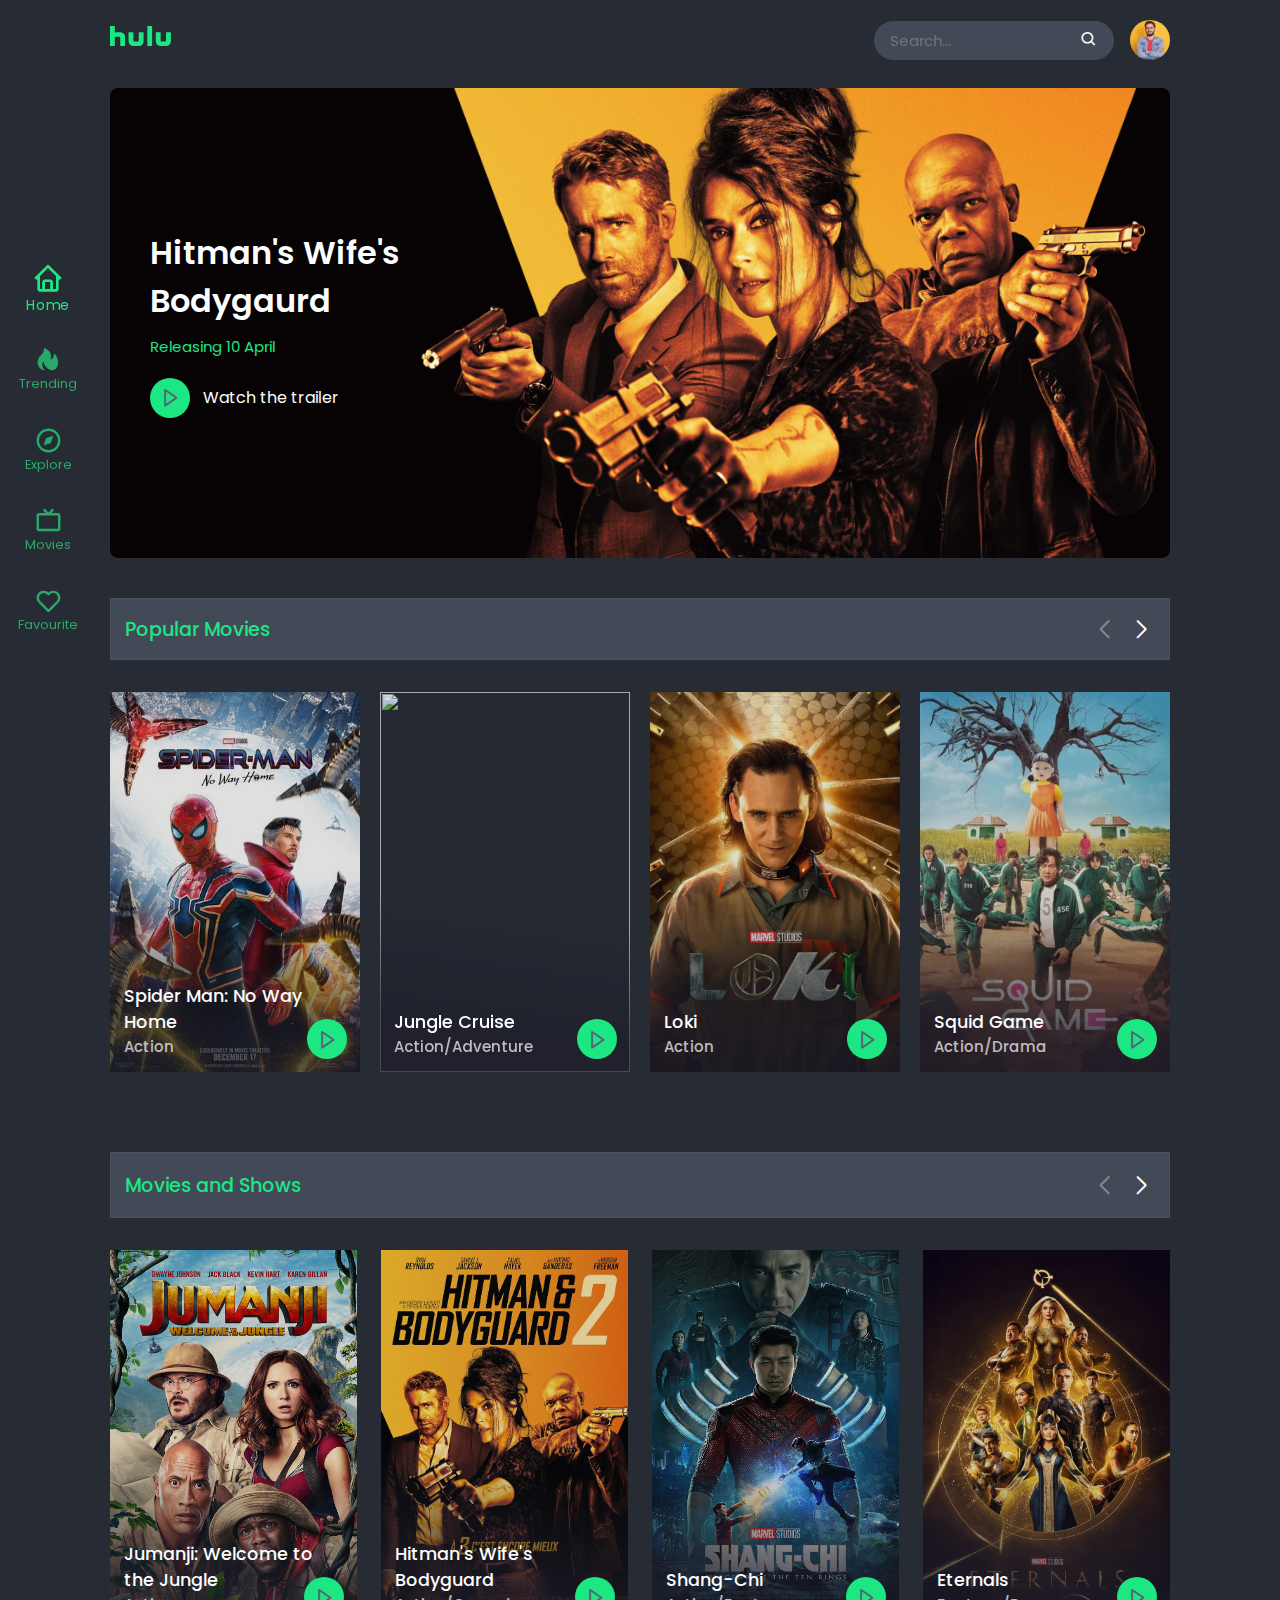
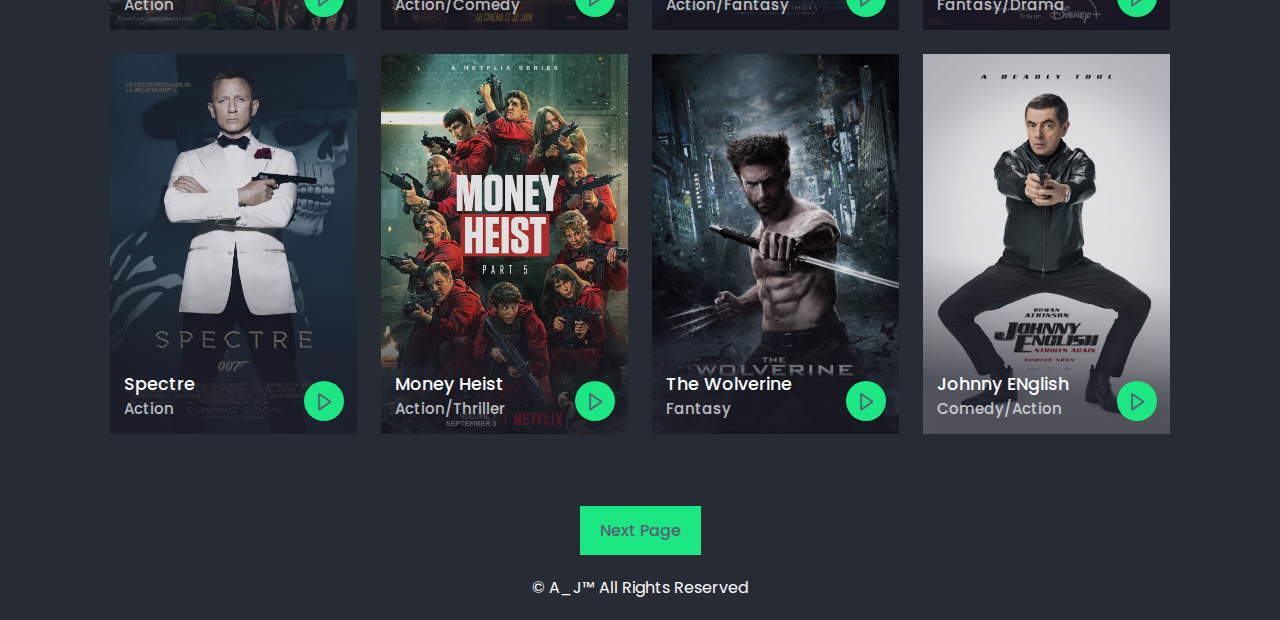
==== main-page.html @ 706b1583 "Added main page and movie page" ====
<!DOCTYPE html>
<html lang="en">
  <head>
    <meta charset="UTF-8" />
    <!-- <meta name="viewport" content="width=device-width, initial-scale=1.0" /> -->
    <meta
      name="viewport"
      content="width=device-width, initial-scale=1.0, maximum-scale=1.0, user-scalable=no"
    />
    <title>Hulu Stream</title>

    <!-- Boxicons v2.1.4-->
    <link
      href="https://unpkg.com/boxicons@2.1.4/css/boxicons.min.css"
      rel="stylesheet"
    />
    <!-- Swiper v11 -->
    <link
      rel="stylesheet"
      href="https://cdn.jsdelivr.net/npm/swiper@11/swiper-bundle.min.css"
    />

    <!-- My Styles -->
    <link rel="stylesheet" href="./css/m-style.css" />
  </head>
  <body>
    <!-- HEADER -->
    <header>
      <div class="nav container">
        <!-- LOGO -->
        <a href="./index.html" class="logo">
          <svg
            class="nav-logo navbar-brand m-0 p-0"
            data-src="./img/logo.svg"
            viewBox="0 -2 61 24"
            role="img"
            aria-labelledby="logoTitle"
          >
            <title id="logoTitle">hulu</title>
            <path
              d="M9.57046613 6.24096927h-3.1015504c-1.0875017 0-1.63435327.29263768-1.63435327.29263768V0H0v20h4.83456246v-8.0704467c0-.7137436.58067743-1.29171 1.2958127-1.29171h2.81374862c.7162628 0 1.29524892.5779664 1.29524892 1.29171V20h4.8359719v-8.6950777c0-3.65670596-2.4444829-5.06395303-5.50487847-5.06395303zm46.48012787 0v8.06932223c0 .714868-.579268 1.2931156-1.294967 1.2931156h-2.8134668c-.7162628 0-1.2952489-.5782476-1.2952489-1.2931156V6.24096927h-4.8368175V14.712844c0 3.4627386 2.2220777 5.287156 5.5062878 5.287156h4.7347762v-.0247379c3.0245965 0 4.8354081-2.1465718 4.8354081-5.2624181V6.24096927H56.050594zM28.7728487 14.3102915c0 .714868-.5798318 1.2931156-1.2955308 1.2931156h-2.8137486c-.7162628 0-1.2955308-.5782476-1.2955308-1.2931156V6.24096927h-4.8359719V14.712844c0 3.4627386 2.2220778 5.287156 5.506006 5.287156h4.7347761v-.0247379c3.0248785 0 4.8359719-2.1465718 4.8359719-5.2624181V6.24096927h-4.8359719v8.06932223zM37.294431 20h4.8365357V0H37.294431v20z"
              fill-rule="evenodd"
            ></path>
          </svg>
        </a>
        <!-- SEARCH BOX -->
        <div class="search-box">
          <input
            type="search"
            name=""
            id="search-input"
            placeholder="Search..."
          />
          <i class="bx bx-search"></i>
        </div>
        <!-- USER -->
        <a href="#" class="user">
          <img src="./src/main-img/user.jpg" alt="" class="user-img" />
        </a>
        <!-- NAVBAR -->
        <div class="navbar">
          <a href="#home" class="nav-link nav-active">
            <i class="bx bx-home"></i>
            <span class="nav-link-title">Home</span>
          </a>
          <a href="#popular" class="nav-link">
            <i class="bx bxs-hot"></i>
            <span class="nav-link-title">Trending</span>
          </a>
          <a href="#explore" class="nav-link">
            <i class="bx bx-compass"></i>
            <span class="nav-link-title">Explore</span>
          </a>
          <a href="#movies" class="nav-link">
            <i class="bx bx-tv"></i>
            <span class="nav-link-title">Movies</span>
          </a>
          <a href="#fav" class="nav-link">
            <i class="bx bx-heart"></i>
            <span class="nav-link-title">Favourite</span>
          </a>
        </div>
      </div>
    </header>
    <main>
      <!-- Home Section START -->
      <section class="home container" id="home">
        <!-- HOME IMAGE -->
        <img src="./src/main-img/home-background.png" alt="" class="home-img" />
        <!-- HOME TEXT -->
        <div class="home-text">
          <h1 class="home-title">Hitman's Wife's <br />Bodygaurd</h1>
          <p>Releasing 10 April</p>
          <a href="#" class="watch-btn">
            <i class="bx bx-right-arrow"></i>
            <span>Watch the trailer</span>
          </a>
        </div>
      </section>
      <!-- Home Section END -->
      <!-- Popular Section START -->
      <section class="popular container" id="popular">
        <!-- HEADING -->
        <div class="heading">
          <h2 class="heading-title">Popular Movies</h2>
          <!-- SWIPER BUTTONS -->
          <div class="swiper-btn">
            <div class="swiper-button-prev"></div>
            <div class="swiper-button-next"></div>
          </div>
        </div>
        <!-- CONTENT -->
        <div class="popular-content swiper">
          <div class="swiper-wrapper">
            <!-- MOVIES BOX 1 -->
            <div class="swiper-slide">
              <div class="movie-box">
                <img
                  src="./src/main-img/popular-movie-1.jpg"
                  alt=""
                  class="movie-box-img"
                />
                <div class="box-text">
                  <h2 class="movie-title">Spider Man: No Way Home</h2>
                  <span class="movie-type">Action</span>
                  <a href="#" class="watch-btn play-btn">
                    <i class="bx bx-right-arrow"></i>
                  </a>
                </div>
              </div>
            </div>
            <!-- MOVIES BOX 2 -->
            <div class="swiper-slide">
              <div class="movie-box">
                <img
                  src="./src/main-img/popular-movie-2.jpg"
                  alt=""
                  class="movie-box-img"
                />
                <div class="box-text">
                  <h2 class="movie-title">Jungle Cruise</h2>
                  <span class="movie-type">Action/Adventure</span>
                  <a href="#" class="watch-btn play-btn">
                    <i class="bx bx-right-arrow"></i>
                  </a>
                </div>
              </div>
            </div>
            <!-- MOVIES BOX 3 -->
            <div class="swiper-slide">
              <div class="movie-box">
                <img
                  src="./src/main-img/popular-movie-3.jpg"
                  alt=""
                  class="movie-box-img"
                />
                <div class="box-text">
                  <h2 class="movie-title">Loki</h2>
                  <span class="movie-type">Action</span>
                  <a href="#" class="watch-btn play-btn">
                    <i class="bx bx-right-arrow"></i>
                  </a>
                </div>
              </div>
            </div>
            <!-- MOVIES BOX 4 -->
            <div class="swiper-slide">
              <div class="movie-box">
                <img
                  src="./src/main-img/popular-movie-4.jpg"
                  alt=""
                  class="movie-box-img"
                />
                <div class="box-text">
                  <h2 class="movie-title">Squid Game</h2>
                  <span class="movie-type">Action/Drama</span>
                  <a href="#" class="watch-btn play-btn">
                    <i class="bx bx-right-arrow"></i>
                  </a>
                </div>
              </div>
            </div>
            <!-- MOVIES BOX 5 -->
            <div class="swiper-slide">
              <div class="movie-box">
                <img
                  src="./src/main-img/popular-movie-5.jpg"
                  alt=""
                  class="movie-box-img"
                />
                <div class="box-text">
                  <h2 class="movie-title">The Falcon and the Winter Soldier</h2>
                  <span class="movie-type">Action</span>
                  <a href="#" class="watch-btn play-btn">
                    <i class="bx bx-right-arrow"></i>
                  </a>
                </div>
              </div>
            </div>
            <!-- MOVIES BOX 6 -->
            <div class="swiper-slide">
              <div class="movie-box">
                <img
                  src="./src/main-img/popular-movie-6.jpg"
                  alt=""
                  class="movie-box-img"
                />
                <div class="box-text">
                  <h2 class="movie-title">Hawkeye</h2>
                  <span class="movie-type">Action</span>
                  <a href="#" class="watch-btn play-btn">
                    <i class="bx bx-right-arrow"></i>
                  </a>
                </div>
              </div>
            </div>
            <!-- MOVIES BOX 7 -->
            <div class="swiper-slide">
              <div class="movie-box">
                <img
                  src="./src/main-img/popular-movie-7.jpg"
                  alt=""
                  class="movie-box-img"
                />
                <div class="box-text">
                  <h2 class="movie-title">Agents of S.H.I.E.L.D.</h2>
                  <span class="movie-type">Action</span>
                  <a href="#" class="watch-btn play-btn">
                    <i class="bx bx-right-arrow"></i>
                  </a>
                </div>
              </div>
            </div>
            <!-- MOVIES BOX 8 -->
            <div class="swiper-slide">
              <div class="movie-box">
                <img
                  src="./src/main-img/popular-movie-8.jpg"
                  alt=""
                  class="movie-box-img"
                />
                <div class="box-text">
                  <h2 class="movie-title">The Flash</h2>
                  <span class="movie-type">Action/Sci-Fi</span>
                  <a href="#" class="watch-btn play-btn">
                    <i class="bx bx-right-arrow"></i>
                  </a>
                </div>
              </div>
            </div>
          </div>
          <!-- <div class="swiper-pagination"></div> -->
        </div>
      </section>
      <!-- Popular Section END -->
      <!-- Movies Section START -->
      <section class="movies container" id="movies">
        <!-- HEADING -->
        <div class="heading">
          <h2 class="heading-title">Movies and Shows</h2>
          <!-- SWIPER BUTTONS -->
          <div class="swiper-btn">
            <div class="swiper-button-prev"></div>
            <div class="swiper-button-next"></div>
          </div>
        </div>
        <!-- CONTENT -->
        <div class="movie-content">
          <!-- MOVIES BOX 1 -->
          <div class="movie-box">
            <img
              src="./src/main-img/movie-1.jpg"
              alt=""
              class="movie-box-img"
            />
            <div class="box-text">
              <h2 class="movie-title">Jumanji: Welcome to the Jungle</h2>
              <span class="movie-type">Action</span>
              <a href="./movie-page.html" class="watch-btn play-btn">
                <i class="bx bx-right-arrow"></i>
              </a>
            </div>
          </div>
          <!-- MOVIES BOX 2 -->
          <div class="movie-box">
            <img
              src="./src/main-img/movie-2.jpg"
              alt=""
              class="movie-box-img"
            />
            <div class="box-text">
              <h2 class="movie-title">Hitman's Wife's Bodyguard</h2>
              <span class="movie-type">Action/Comedy</span>
              <a href="#" class="watch-btn play-btn">
                <i class="bx bx-right-arrow"></i>
              </a>
            </div>
          </div>
          <!-- MOVIES BOX 3 -->
          <div class="movie-box">
            <img
              src="./src/main-img/movie-3.jpg"
              alt=""
              class="movie-box-img"
            />
            <div class="box-text">
              <h2 class="movie-title">Shang-Chi</h2>
              <span class="movie-type">Action/Fantasy</span>
              <a href="#" class="watch-btn play-btn">
                <i class="bx bx-right-arrow"></i>
              </a>
            </div>
          </div>
          <!-- MOVIES BOX 4 -->
          <div class="movie-box">
            <img
              src="./src/main-img/movie-4.jpg"
              alt=""
              class="movie-box-img"
            />
            <div class="box-text">
              <h2 class="movie-title">Eternals</h2>
              <span class="movie-type">Fantasy/Drama</span>
              <a href="#" class="watch-btn play-btn">
                <i class="bx bx-right-arrow"></i>
              </a>
            </div>
          </div>
          <!-- MOVIES BOX 5 -->
          <div class="movie-box">
            <img
              src="./src/main-img/movie-5.jpg"
              alt=""
              class="movie-box-img"
            />
            <div class="box-text">
              <h2 class="movie-title">Spectre</h2>
              <span class="movie-type">Action</span>
              <a href="#" class="watch-btn play-btn">
                <i class="bx bx-right-arrow"></i>
              </a>
            </div>
          </div>
          <!-- MOVIES BOX 6 -->
          <div class="movie-box">
            <img
              src="./src/main-img/movie-6.jpg"
              alt=""
              class="movie-box-img"
            />
            <div class="box-text">
              <h2 class="movie-title">Money Heist</h2>
              <span class="movie-type">Action/Thriller</span>
              <a href="#" class="watch-btn play-btn">
                <i class="bx bx-right-arrow"></i>
              </a>
            </div>
          </div>
          <!-- MOVIES BOX 7 -->
          <div class="movie-box">
            <img
              src="./src/main-img/movie-7.jpg"
              alt=""
              class="movie-box-img"
            />
            <div class="box-text">
              <h2 class="movie-title">The Wolverine</h2>
              <span class="movie-type">Fantasy</span>
              <a href="#" class="watch-btn play-btn">
                <i class="bx bx-right-arrow"></i>
              </a>
            </div>
          </div>
          <!-- MOVIES BOX 8 -->
          <div class="movie-box">
            <img
              src="./src/main-img/movie-8.jpg"
              alt=""
              class="movie-box-img"
            />
            <div class="box-text">
              <h2 class="movie-title">Johnny ENglish</h2>
              <span class="movie-type">Comedy/Action</span>
              <a href="#" class="watch-btn play-btn">
                <i class="bx bx-right-arrow"></i>
              </a>
            </div>
          </div>
        </div>
      </section>
      <!-- Movies Section END -->
      <!-- NEXT PAGE -->
      <div class="next-page">
        <a href="#" class="next-btn">Next Page</a>
      </div>
    </main>
    <footer>
      <div class="copyright">
        <p>&#169; A_J&#8482; All Rights Reserved</p>
      </div>
    </footer>
    <!-- Swiper v11 -->
    <script src="https://cdn.jsdelivr.net/npm/swiper@11/swiper-bundle.min.js"></script>
    <!-- My Script -->
    <script src="./js/m-script.js"></script>
  </body>
</html>
---- css/m-style.css ----
@import url("https://fonts.googleapis.com/css2?family=Poppins:wght@400;500;600;700&display=swap");

* {
  font-family: "Poppins", sans-serif;
  margin: 0;
  padding: 0;
  box-sizing: border-box;
  scroll-behavior: smooth;
  scroll-padding-top: 2rem;
}
/* COLOR VARIABLES */
:root {
  --main-color: #1ce783;
  --hover-color: #29a869;
  --body-color: #272c34;
  --container-color: #424957;
  --text-color: #fcfeff;
  --secondery-color-1: #586174;
}
/* CUSTOM SELECTION COLOR */
::selection {
  background: var(--main-color);
  color: var(--text-color);
}
/* CUSTOM SCROLLBAR */
html::-webkit-scrollbar {
  width: 0.5rem;
  background: transparent;
}
html::-webkit-scrollbar-thumb {
  background: var(--main-color);
}

a {
  text-decoration: none;
}

li {
  list-style: none;
}

img {
  width: 100%;
}

body {
  background: var(--body-color);
  color: var(--text-color);
}

header {
  position: fixed;
  top: 0;
  left: 0;
  width: 100%;
  background: var(--body-color);
  z-index: 100;
}

section {
  padding: 3rem 0 2rem;
}

.container {
  max-width: 1060px;
  margin: auto;
  width: 100%;
}

.bx {
  cursor: pointer;
}

/* NAV */
.nav {
  display: flex;
  align-items: center;
  justify-content: center;
  padding: 20px 0;
}

/* LOGO */
.logo {
  font-size: 1.4rem;
  color: var(--main-color);
  font-weight: 600;
  text-transform: uppercase;
  margin: 0 auto 0 0;
}
.logo svg {
  fill: var(--main-color);
  width: 61px;
  height: 24px;
}

/* SEARCH BOX */
.search-box {
  max-width: 240px;
  width: 100%;
  display: flex;
  align-items: center;
  column-gap: 0.7rem;
  padding: 8px 16px;
  background: var(--container-color);
  border-radius: 4rem;
  margin-right: 1rem;
}

.search-box .bx {
  font-size: 1.1rem;
  transition: color 0.5s;
}

.search-box .bx:hover {
  color: var(--main-color);
}

#search-input {
  width: 100%;
  border: none;
  outline: none;
  color: var(--text-color);
  background: transparent;
  font-size: 0.938rem;
}

/* USER */
.user {
  display: flex;
}

.user-img {
  width: 40px;
  height: 40px;
  border-radius: 50%;
  object-fit: cover;
  object-position: center;
}

/* NAVBAR */
.navbar {
  position: fixed;
  top: 50%;
  transform: translateY(-50%);
  left: 18px;
  display: flex;
  flex-direction: column;
  row-gap: 2.1rem;
}

.nav-link {
  display: flex;
  flex-direction: column;
  align-items: center;
  /* color: #b7b7b7; */
  color: var(--hover-color);
}

.nav-link:hover,
.nav-active {
  color: var(--main-color);
  transition: 0.3s all linear;
  transform: scale(1.1);
}

.nav-link .bx {
  font-size: 1.8rem;
}

.nav-link-title {
  font-size: 0.8rem;
}

/* HOME */
.home {
  position: relative;
  min-height: 470px;
  display: flex;
  align-items: center;
  margin-top: 5rem !important;
  border-radius: 0.5rem;
}

.home-img {
  position: absolute;
  width: 100%;
  height: 100%;
  z-index: -1;
  object-fit: cover;
  border-radius: 0.5rem;
}

.home-text {
  padding-left: 40px;
}

.home-title {
  font-size: 2rem;
  font-weight: 600;
}

.home-text p {
  font-size: 0.938rem;
  margin: 10px 0 20px;
  color: var(--main-color);
}

.watch-btn {
  display: flex;
  align-items: center;
  column-gap: 0.8rem;
  color: var(--text-color);
}

.watch-btn .bx {
  font-size: 21px;
  background: var(--main-color);
  color: var(--secondery-color-1);
  width: 40px;
  height: 40px;
  border-radius: 50%;
  display: flex;
  align-items: center;
  justify-content: center;
}

.watch-btn .bx:hover {
  background: var(--hover-color);
}

.watch-btn span {
  font-size: 1rem;
  font-weight: 400;
}

/* POPULAR */
.heading {
  display: flex;
  align-items: center;
  justify-content: space-between;
  background: var(--container-color);
  padding: 8px 14px;
  border: 1px solid hsl(200 100% 99% /5%);
  margin-bottom: 2rem;
  color: var(--main-color);
}

.heading-title {
  font-size: 1.2rem;
  font-weight: 500;
}

/* MOVIE BOX */
.movie-box {
  position: relative;
  width: 100%;
  height: 380px;
  overflow: hidden;
}

.movie-box-img {
  width: 100%;
  height: 100%;
  object-fit: cover;
}

.movie-box .box-text {
  position: absolute;
  bottom: 0;
  left: 0;
  width: 100%;
  height: 100%;
  display: flex;
  flex-direction: column;
  justify-content: flex-end;
  padding: 14px;
  background: linear-gradient(
    8deg,
    hsl(240 17% 14% / 74%) 14%,
    hsl(240 17% 14% / 14%) 44%
  );
  overflow: hidden;
}

.movie-title {
  font-size: 1.1rem;
  font-weight: 500;
}
.movie-type {
  font-size: 0.938rem;
  font-weight: 500;
  color: var(--text-color);
  opacity: 0.7;
}

/* SWIPER */
.swiper-btn {
  display: flex;
}

.swiper-button-next,
.swiper-button-prev {
  position: static !important;
  margin: 0 0 0 10px !important;
}
.swiper-button-next::after,
.swiper-button-prev::after {
  color: var(--text-color);
  font-size: 18px !important;
  font-weight: 700;
}

.play-btn {
  position: absolute;
  bottom: 0.8rem;
  right: 0.8rem;
}

/* MOVIES */
.movies .heading {
  padding: 10px 14px;
}
.movie-content {
  display: grid;
  grid-template-columns: repeat(auto-fit, minmax(247px, 1fr));
  gap: 1.5rem;
}

.movie-content .movie-box:hover .movie-box-img {
  transform: scale(1.1);
  transition: 0.5s;
}

.next-page {
  display: flex;
  align-items: center;
  justify-content: center;
  margin-top: 2.5rem;
}

.next-btn {
  background: var(--main-color);
  padding: 12px 20px;
  color: var(--secondery-color-1);
  font-weight: 500;
}

.next-btn:hover {
  background: var(--hover-color);
  transition: 0.3s all linear;
}
/* COPYRIGHT */
.copyright {
  text-align: center;
  padding: 20px;
}

/* PLAY CONTAINER */
.play-container {
  position: relative;
  min-height: 540px;
  margin-top: 5rem !important;
}

.play-img {
  position: absolute;
  width: 100%;
  height: 100%;
  object-fit: cover;
  object-position: center;
  z-index: -1;
}

.play-text {
  position: absolute;
  bottom: 0;
  left: 0;
  width: 100%;
  height: 100%;
  display: flex;
  flex-direction: column;
  justify-content: flex-end;
  padding: 40px;
  background: linear-gradient(
    8deg,
    hsl(240 17% 14% / 74%) 14%,
    hsl(240 17% 14% / 14%) 44%
  );
}

.play-text h2 {
  font-size: 1.5rem;
  font-weight: 600;
}

.rating {
  display: flex;
  align-items: center;
  column-gap: 2px;
  font-size: 1.1rem;
  color: var(--main-color);
  margin-top: 4px;
}

.tags {
  display: flex;
  align-items: center;
  column-gap: 8px;
  margin: 1rem 0;
}

.tags span {
  background: var(--container-color);
  padding: 0 4px;
}

.play-movie {
  position: absolute;
  bottom: 18rem;
  right: 10rem;
  display: flex !important;
  align-items: center;
  justify-content: center;
  width: 45px;
  height: 45px;
  border-radius: 50%;
  background: var(--main-color);
  color: var(--secondery-color-1);
  font-size: 24px;
  animation: animate 2s linear infinite;
}

@keyframes animate {
  0% {
    box-shadow: 0 0 0 0 rgba(75, 153, 60, 0.879);
  }
  40% {
    box-shadow: 0 0 0 50px rgb(255, 193, 7, 0);
  }
  80% {
    box-shadow: 0 0 0 50px rgb(255, 193, 7, 0);
  }
  100% {
    box-shadow: 0 0 0 0 rgb(255, 193, 7, 0);
  }
}

/* VIDEO CONTAINER */
.video-container {
  position: fixed;
  top: 0;
  left: 0;
  display: none;
  align-items: center;
  justify-content: center;
  width: 100vw;
  height: 100vh;
  background: hsl(234 10% 20% / 60%);
  z-index: 400;
}
.video-container.show-video {
  display: flex;
}

.video-box {
  position: relative;
  width: 82%;
}

.video-box #myVideo {
  width: 100%;
  aspect-ratio: 16/9;
}

.close-video {
  position: absolute;
  top: -3rem;
  right: 0;
  font-size: 40px;
  color: var(--main-color);
}

/* ABOUT */
.about-movie {
  margin-top: 2rem !important;
}

.about-movie h2 {
  font-size: 1.4rem;
  font-weight: 600;
  color: var(--main-color);
}

.about-movie p {
  font-size: 0.938rem;
  max-width: 600px;
  margin: 10px 0;
}

/* MOVIE CAST */
.cast-heading {
  font-size: 1.2rem;
  font-weight: 600;
  margin-bottom: 1rem;
  color: var(--main-color);
}
.cast-heading h2 {
  margin-bottom: 1rem;
}
.cast-title {
  color: var(--text-color);
  font-weight: 400;
}

.cast {
  display: grid;
  grid-template-columns: repeat(auto-fit, minmax(150px, 150px));
  gap: 1rem;
}

.cast-img {
  width: 150px;
  height: 180px;
  object-fit: cover;
  object-position: center;
}

/* DOWNLOAD */
.download {
  max-width: 800px;
  width: 100%;
  margin: auto;
  display: grid;
  justify-content: center;
  margin-top: 2rem;
}

.download-title {
  text-align: center;
  font-size: 1.4rem;
  font-weight: 500;
  margin: 1.6rem 0;
  color: var(--main-color);
}

.download-links {
  display: grid;
  grid-template-columns: repeat(3, 1fr);
  gap: 10px;
  margin-bottom: 2rem;
}

.download-links a {
  background: var(--main-color);
  text-align: center;
  color: var(--body-color);
  padding: 12px 14px;
  letter-spacing: 1px;
  font-weight: 500;
}
.download-links a:hover {
  background: var(--hover-color);
  color: var(--text-color);
}

/* ----- RESPONSIVE DESIGN ------ */

/* for LARGE */
@media (max-width: 1200px) {
  .navbar {
    bottom: 0;
    left: 0;
    right: 0;
    top: auto;
    transform: translateY(0);
    flex-direction: row;
    justify-content: space-evenly;
    row-gap: 1px;
    padding: 10px;
    border-top: 1px solid hsl(200 100% 99% /5%);
    background: linear-gradient(
      8deg,
      hsl(240 17% 14% / 100%) 5%,
      hsl(240 17% 14% / 90%) 100%
    );
  }
  .navbar .bx {
    font-size: 1.5rem;
  }
  .copyright {
    margin-bottom: 4rem;
  }
}

@media (max-width: 1060px) {
  .container {
    margin: 0 auto;
    width: 95%;
  }
}

@media (max-width: 990px) {
  .movie-box {
    height: 340px;
  }
  .movie-content {
    grid-template-columns: repeat(auto-fit, minmax(214px, 1fr));
  }
}

@media (max-width: 888px) {
  .nav {
    padding: 14px 0;
  }
  .home {
    min-height: 440px;
    margin-top: 4rem !important;
  }
  .home-text {
    padding-left: 25px;
  }
  .home-title {
    font-size: 1.6rem;
  }
  .watch-btn span {
    font-size: 0.9rem;
  }
  .movie-title {
    font-size: 1rem;
    padding-right: 30px;
  }
  .play-container {
    min-height: 440px;
    margin-top: 4rem !important;
  }
  .play-movie {
    bottom: 14rem;
    right: 4rem;
  }
  .cast {
    justify-content: center;
  }
}

/* for MEDIUM */
@media (max-width: 768px) {
  .nav {
    padding: 11px 0;
  }
  .home-img {
    object-position: left;
  }
  .logo {
    font-size: 1.2rem;
  }
  section {
    padding: 2rem 0;
  }
  .movie-type {
    font-size: 0.875rem;
    margin-top: 2px;
  }
  .tags span,
  .about-movie p {
    font-size: 0.875rem;
  }
  p {
    font-size: 0.875rem;
  }
  .play-text h2,
  .about-movie h2 {
    font-size: 1.3rem;
  }
  .cast-heading h2 {
    font-size: 1.3rem;
  }
  .play-movie {
    bottom: 10rem;
    right: 2rem;
  }
}

@media (max-width: 514px) {
  .home {
    min-height: 380px;
  }
  .heading {
    padding: 2px 14px;
  }
  .heading-title {
    font-size: 1rem;
  }
  .play-text {
    padding: 20px;
  }
  .play-movie {
    bottom: 4rem;
  }
  .video-box {
    width: 94%;
  }
  .cast-heading {
    font-size: 1.1rem;
  }
  .cast-title {
    font-size: 0.9rem;
  }
}

@media (max-width: 408px) {
  * {
    scroll-padding-top: 5rem;
  }
  .nav {
    display: grid;
    grid-template-columns: 1fr;
    grid-template-rows: 1fr 1fr;
    row-gap: 5px;
  }
  .search-box {
    max-width: 100%;
    width: 100%;
    border-radius: 4px;
    order: 3;
    grid-column-start: 1;
    grid-column-end: 3;
  }
  .home,
  .play-container {
    margin-top: 7rem !important;
  }
  .movie-box {
    height: 300px;
  }
  .movie-content {
    grid-template-columns: repeat(auto-fit, minmax(150px, 1fr));
    gap: 1rem;
  }
}

/* for SMALL */
@media (max-width: 370px) {
  .home {
    min-height: 300px;
  }
  .movie-box {
    height: 285px;
  }
  .user-img,
  .watch-btn .bx {
    width: 35px;
    height: 35px;
  }
  .navbar {
    justify-content: space-around;
    padding: 8px 0;
  }
  .nav-link .bx {
    font-size: 1.4rem;
  }
  .about-movie p {
    text-align: justify;
  }
  .download-links {
    grid-template-columns: 1fr;
  }
}
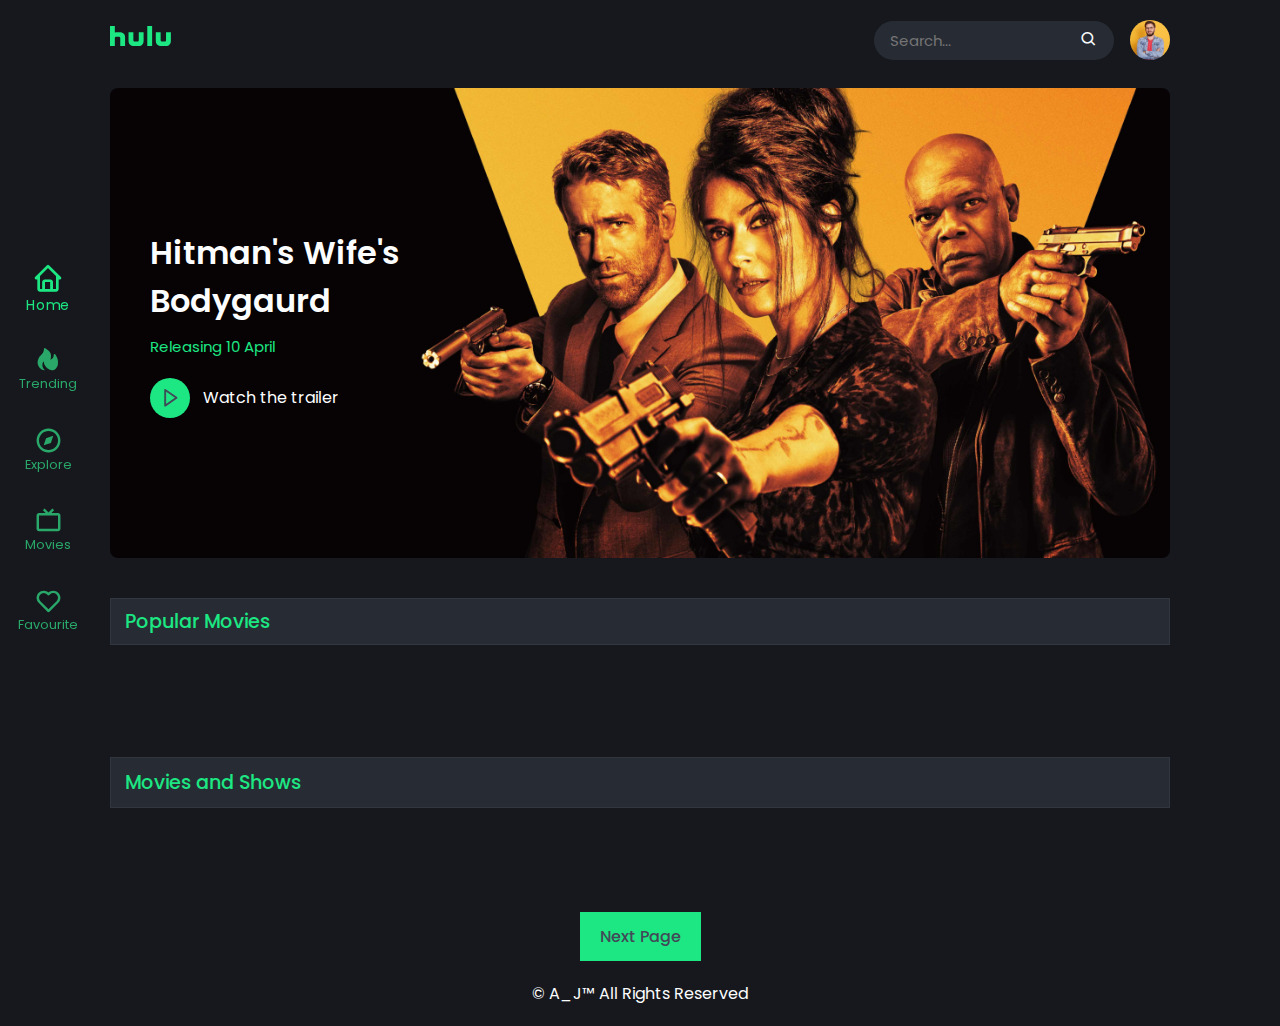
==== commit b3352551: "added the api functionality" ====
--- a/main-page.html
+++ b/main-page.html
@@ -54,7 +54,7 @@
           <i class="bx bx-search"></i>
         </div>
         <!-- USER -->
-        <a href="#" class="user">
+        <a href="#" class="user" onclick="signMeOut()">
           <img src="./src/main-img/user.jpg" alt="" class="user-img" />
         </a>
         <!-- NAVBAR -->
@@ -86,13 +86,20 @@
       <!-- Home Section START -->
       <section class="home container" id="home">
         <!-- HOME IMAGE -->
-        <img src="./src/main-img/home-background.png" alt="" class="home-img" />
+        <img
+          id="h-backdrop"
+          src="./src/main-img/home-background.png"
+          alt=""
+          class="home-img"
+        />
         <!-- HOME TEXT -->
         <div class="home-text">
-          <h1 class="home-title">Hitman's Wife's <br />Bodygaurd</h1>
-          <p>Releasing 10 April</p>
+          <h1 id="h-title" class="home-title">
+            Hitman's Wife's <br />Bodygaurd
+          </h1>
+          <p id="h-date">Releasing 10 April</p>
           <a href="#" class="watch-btn">
-            <i class="bx bx-right-arrow"></i>
+            <i id="h-btn" class="bx bx-right-arrow"></i>
             <span>Watch the trailer</span>
           </a>
         </div>
@@ -111,144 +118,7 @@
         </div>
         <!-- CONTENT -->
         <div class="popular-content swiper">
-          <div class="swiper-wrapper">
-            <!-- MOVIES BOX 1 -->
-            <div class="swiper-slide">
-              <div class="movie-box">
-                <img
-                  src="./src/main-img/popular-movie-1.jpg"
-                  alt=""
-                  class="movie-box-img"
-                />
-                <div class="box-text">
-                  <h2 class="movie-title">Spider Man: No Way Home</h2>
-                  <span class="movie-type">Action</span>
-                  <a href="#" class="watch-btn play-btn">
-                    <i class="bx bx-right-arrow"></i>
-                  </a>
-                </div>
-              </div>
-            </div>
-            <!-- MOVIES BOX 2 -->
-            <div class="swiper-slide">
-              <div class="movie-box">
-                <img
-                  src="./src/main-img/popular-movie-2.jpg"
-                  alt=""
-                  class="movie-box-img"
-                />
-                <div class="box-text">
-                  <h2 class="movie-title">Jungle Cruise</h2>
-                  <span class="movie-type">Action/Adventure</span>
-                  <a href="#" class="watch-btn play-btn">
-                    <i class="bx bx-right-arrow"></i>
-                  </a>
-                </div>
-              </div>
-            </div>
-            <!-- MOVIES BOX 3 -->
-            <div class="swiper-slide">
-              <div class="movie-box">
-                <img
-                  src="./src/main-img/popular-movie-3.jpg"
-                  alt=""
-                  class="movie-box-img"
-                />
-                <div class="box-text">
-                  <h2 class="movie-title">Loki</h2>
-                  <span class="movie-type">Action</span>
-                  <a href="#" class="watch-btn play-btn">
-                    <i class="bx bx-right-arrow"></i>
-                  </a>
-                </div>
-              </div>
-            </div>
-            <!-- MOVIES BOX 4 -->
-            <div class="swiper-slide">
-              <div class="movie-box">
-                <img
-                  src="./src/main-img/popular-movie-4.jpg"
-                  alt=""
-                  class="movie-box-img"
-                />
-                <div class="box-text">
-                  <h2 class="movie-title">Squid Game</h2>
-                  <span class="movie-type">Action/Drama</span>
-                  <a href="#" class="watch-btn play-btn">
-                    <i class="bx bx-right-arrow"></i>
-                  </a>
-                </div>
-              </div>
-            </div>
-            <!-- MOVIES BOX 5 -->
-            <div class="swiper-slide">
-              <div class="movie-box">
-                <img
-                  src="./src/main-img/popular-movie-5.jpg"
-                  alt=""
-                  class="movie-box-img"
-                />
-                <div class="box-text">
-                  <h2 class="movie-title">The Falcon and the Winter Soldier</h2>
-                  <span class="movie-type">Action</span>
-                  <a href="#" class="watch-btn play-btn">
-                    <i class="bx bx-right-arrow"></i>
-                  </a>
-                </div>
-              </div>
-            </div>
-            <!-- MOVIES BOX 6 -->
-            <div class="swiper-slide">
-              <div class="movie-box">
-                <img
-                  src="./src/main-img/popular-movie-6.jpg"
-                  alt=""
-                  class="movie-box-img"
-                />
-                <div class="box-text">
-                  <h2 class="movie-title">Hawkeye</h2>
-                  <span class="movie-type">Action</span>
-                  <a href="#" class="watch-btn play-btn">
-                    <i class="bx bx-right-arrow"></i>
-                  </a>
-                </div>
-              </div>
-            </div>
-            <!-- MOVIES BOX 7 -->
-            <div class="swiper-slide">
-              <div class="movie-box">
-                <img
-                  src="./src/main-img/popular-movie-7.jpg"
-                  alt=""
-                  class="movie-box-img"
-                />
-                <div class="box-text">
-                  <h2 class="movie-title">Agents of S.H.I.E.L.D.</h2>
-                  <span class="movie-type">Action</span>
-                  <a href="#" class="watch-btn play-btn">
-                    <i class="bx bx-right-arrow"></i>
-                  </a>
-                </div>
-              </div>
-            </div>
-            <!-- MOVIES BOX 8 -->
-            <div class="swiper-slide">
-              <div class="movie-box">
-                <img
-                  src="./src/main-img/popular-movie-8.jpg"
-                  alt=""
-                  class="movie-box-img"
-                />
-                <div class="box-text">
-                  <h2 class="movie-title">The Flash</h2>
-                  <span class="movie-type">Action/Sci-Fi</span>
-                  <a href="#" class="watch-btn play-btn">
-                    <i class="bx bx-right-arrow"></i>
-                  </a>
-                </div>
-              </div>
-            </div>
-          </div>
+          <div class="swiper-wrapper" id="swiper-wrapper"></div>
           <!-- <div class="swiper-pagination"></div> -->
         </div>
       </section>
@@ -258,135 +128,9 @@
         <!-- HEADING -->
         <div class="heading">
           <h2 class="heading-title">Movies and Shows</h2>
-          <!-- SWIPER BUTTONS -->
-          <div class="swiper-btn">
-            <div class="swiper-button-prev"></div>
-            <div class="swiper-button-next"></div>
-          </div>
         </div>
         <!-- CONTENT -->
-        <div class="movie-content">
-          <!-- MOVIES BOX 1 -->
-          <div class="movie-box">
-            <img
-              src="./src/main-img/movie-1.jpg"
-              alt=""
-              class="movie-box-img"
-            />
-            <div class="box-text">
-              <h2 class="movie-title">Jumanji: Welcome to the Jungle</h2>
-              <span class="movie-type">Action</span>
-              <a href="./movie-page.html" class="watch-btn play-btn">
-                <i class="bx bx-right-arrow"></i>
-              </a>
-            </div>
-          </div>
-          <!-- MOVIES BOX 2 -->
-          <div class="movie-box">
-            <img
-              src="./src/main-img/movie-2.jpg"
-              alt=""
-              class="movie-box-img"
-            />
-            <div class="box-text">
-              <h2 class="movie-title">Hitman's Wife's Bodyguard</h2>
-              <span class="movie-type">Action/Comedy</span>
-              <a href="#" class="watch-btn play-btn">
-                <i class="bx bx-right-arrow"></i>
-              </a>
-            </div>
-          </div>
-          <!-- MOVIES BOX 3 -->
-          <div class="movie-box">
-            <img
-              src="./src/main-img/movie-3.jpg"
-              alt=""
-              class="movie-box-img"
-            />
-            <div class="box-text">
-              <h2 class="movie-title">Shang-Chi</h2>
-              <span class="movie-type">Action/Fantasy</span>
-              <a href="#" class="watch-btn play-btn">
-                <i class="bx bx-right-arrow"></i>
-              </a>
-            </div>
-          </div>
-          <!-- MOVIES BOX 4 -->
-          <div class="movie-box">
-            <img
-              src="./src/main-img/movie-4.jpg"
-              alt=""
-              class="movie-box-img"
-            />
-            <div class="box-text">
-              <h2 class="movie-title">Eternals</h2>
-              <span class="movie-type">Fantasy/Drama</span>
-              <a href="#" class="watch-btn play-btn">
-                <i class="bx bx-right-arrow"></i>
-              </a>
-            </div>
-          </div>
-          <!-- MOVIES BOX 5 -->
-          <div class="movie-box">
-            <img
-              src="./src/main-img/movie-5.jpg"
-              alt=""
-              class="movie-box-img"
-            />
-            <div class="box-text">
-              <h2 class="movie-title">Spectre</h2>
-              <span class="movie-type">Action</span>
-              <a href="#" class="watch-btn play-btn">
-                <i class="bx bx-right-arrow"></i>
-              </a>
-            </div>
-          </div>
-          <!-- MOVIES BOX 6 -->
-          <div class="movie-box">
-            <img
-              src="./src/main-img/movie-6.jpg"
-              alt=""
-              class="movie-box-img"
-            />
-            <div class="box-text">
-              <h2 class="movie-title">Money Heist</h2>
-              <span class="movie-type">Action/Thriller</span>
-              <a href="#" class="watch-btn play-btn">
-                <i class="bx bx-right-arrow"></i>
-              </a>
-            </div>
-          </div>
-          <!-- MOVIES BOX 7 -->
-          <div class="movie-box">
-            <img
-              src="./src/main-img/movie-7.jpg"
-              alt=""
-              class="movie-box-img"
-            />
-            <div class="box-text">
-              <h2 class="movie-title">The Wolverine</h2>
-              <span class="movie-type">Fantasy</span>
-              <a href="#" class="watch-btn play-btn">
-                <i class="bx bx-right-arrow"></i>
-              </a>
-            </div>
-          </div>
-          <!-- MOVIES BOX 8 -->
-          <div class="movie-box">
-            <img
-              src="./src/main-img/movie-8.jpg"
-              alt=""
-              class="movie-box-img"
-            />
-            <div class="box-text">
-              <h2 class="movie-title">Johnny ENglish</h2>
-              <span class="movie-type">Comedy/Action</span>
-              <a href="#" class="watch-btn play-btn">
-                <i class="bx bx-right-arrow"></i>
-              </a>
-            </div>
-          </div>
-        </div>
+        <div class="movie-content" id="movie-content"></div>
       </section>
       <!-- Movies Section END -->
       <!-- NEXT PAGE -->
@@ -403,5 +147,6 @@
     <script src="https://cdn.jsdelivr.net/npm/swiper@11/swiper-bundle.min.js"></script>
     <!-- My Script -->
     <script src="./js/m-script.js"></script>
+    <script src="./js/w-script.js"></script>
   </body>
 </html>
--- a/css/m-style.css
+++ b/css/m-style.css
@@ -12,10 +12,10 @@
 :root {
   --main-color: #1ce783;
   --hover-color: #29a869;
-  --body-color: #272c34;
-  --container-color: #424957;
+  --body-color: #16181d;
+  --container-color: #272c34;
   --text-color: #fcfeff;
-  --secondery-color-1: #586174;
+  --secondery-color-1: #424957;
 }
 /* CUSTOM SELECTION COLOR */
 ::selection {
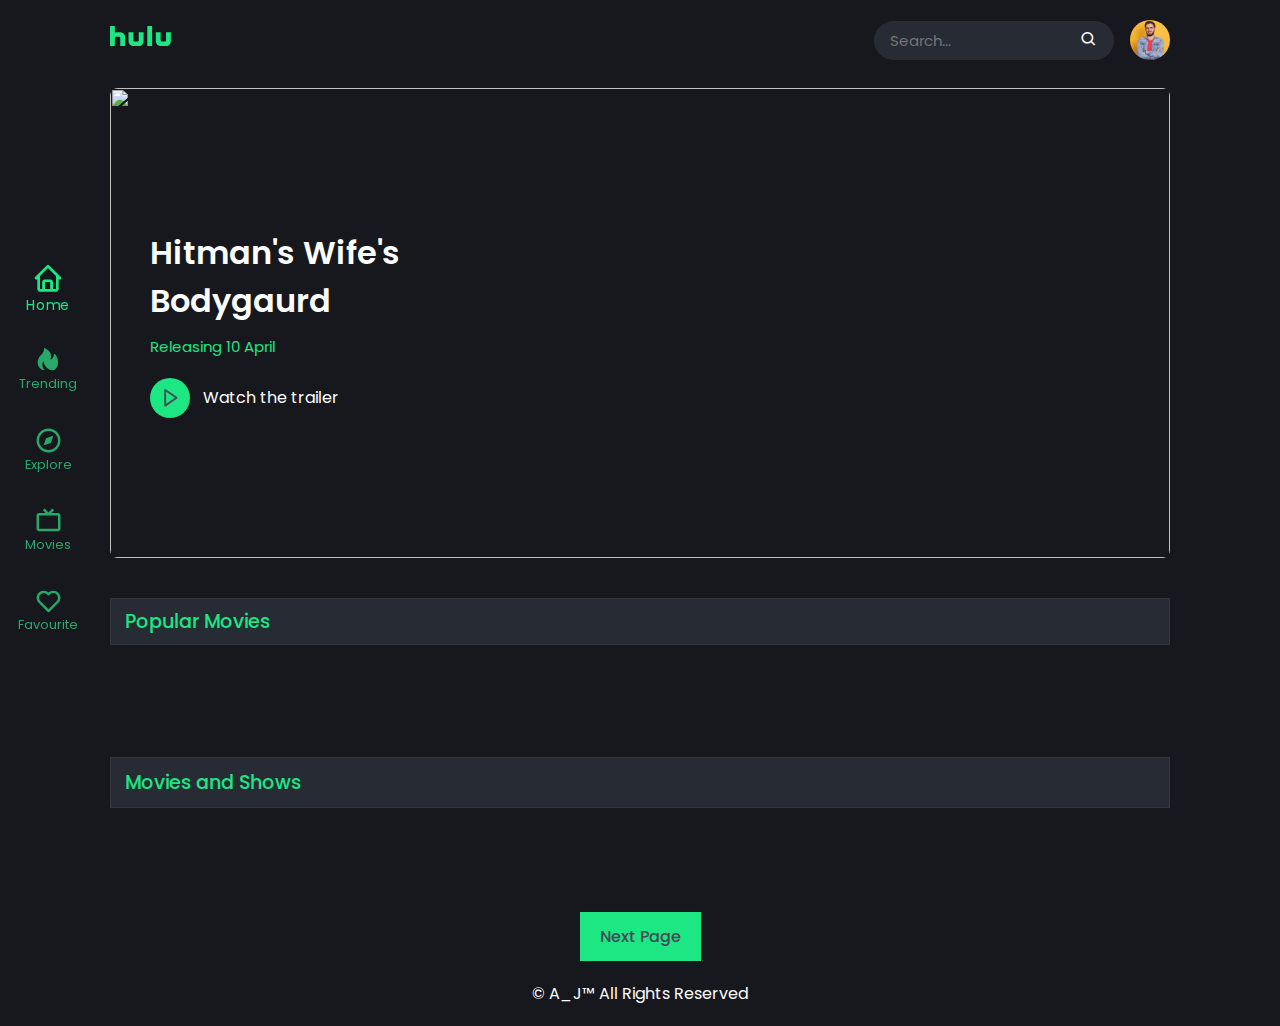
==== commit c20e2a40: "updated README file" ====
--- a/main-page.html
+++ b/main-page.html
@@ -86,12 +86,7 @@
       <!-- Home Section START -->
       <section class="home container" id="home">
         <!-- HOME IMAGE -->
-        <img
-          id="h-backdrop"
-          src="./src/main-img/home-background.png"
-          alt=""
-          class="home-img"
-        />
+        <img id="h-backdrop" src="" alt="" class="home-img" />
         <!-- HOME TEXT -->
         <div class="home-text">
           <h1 id="h-title" class="home-title">
